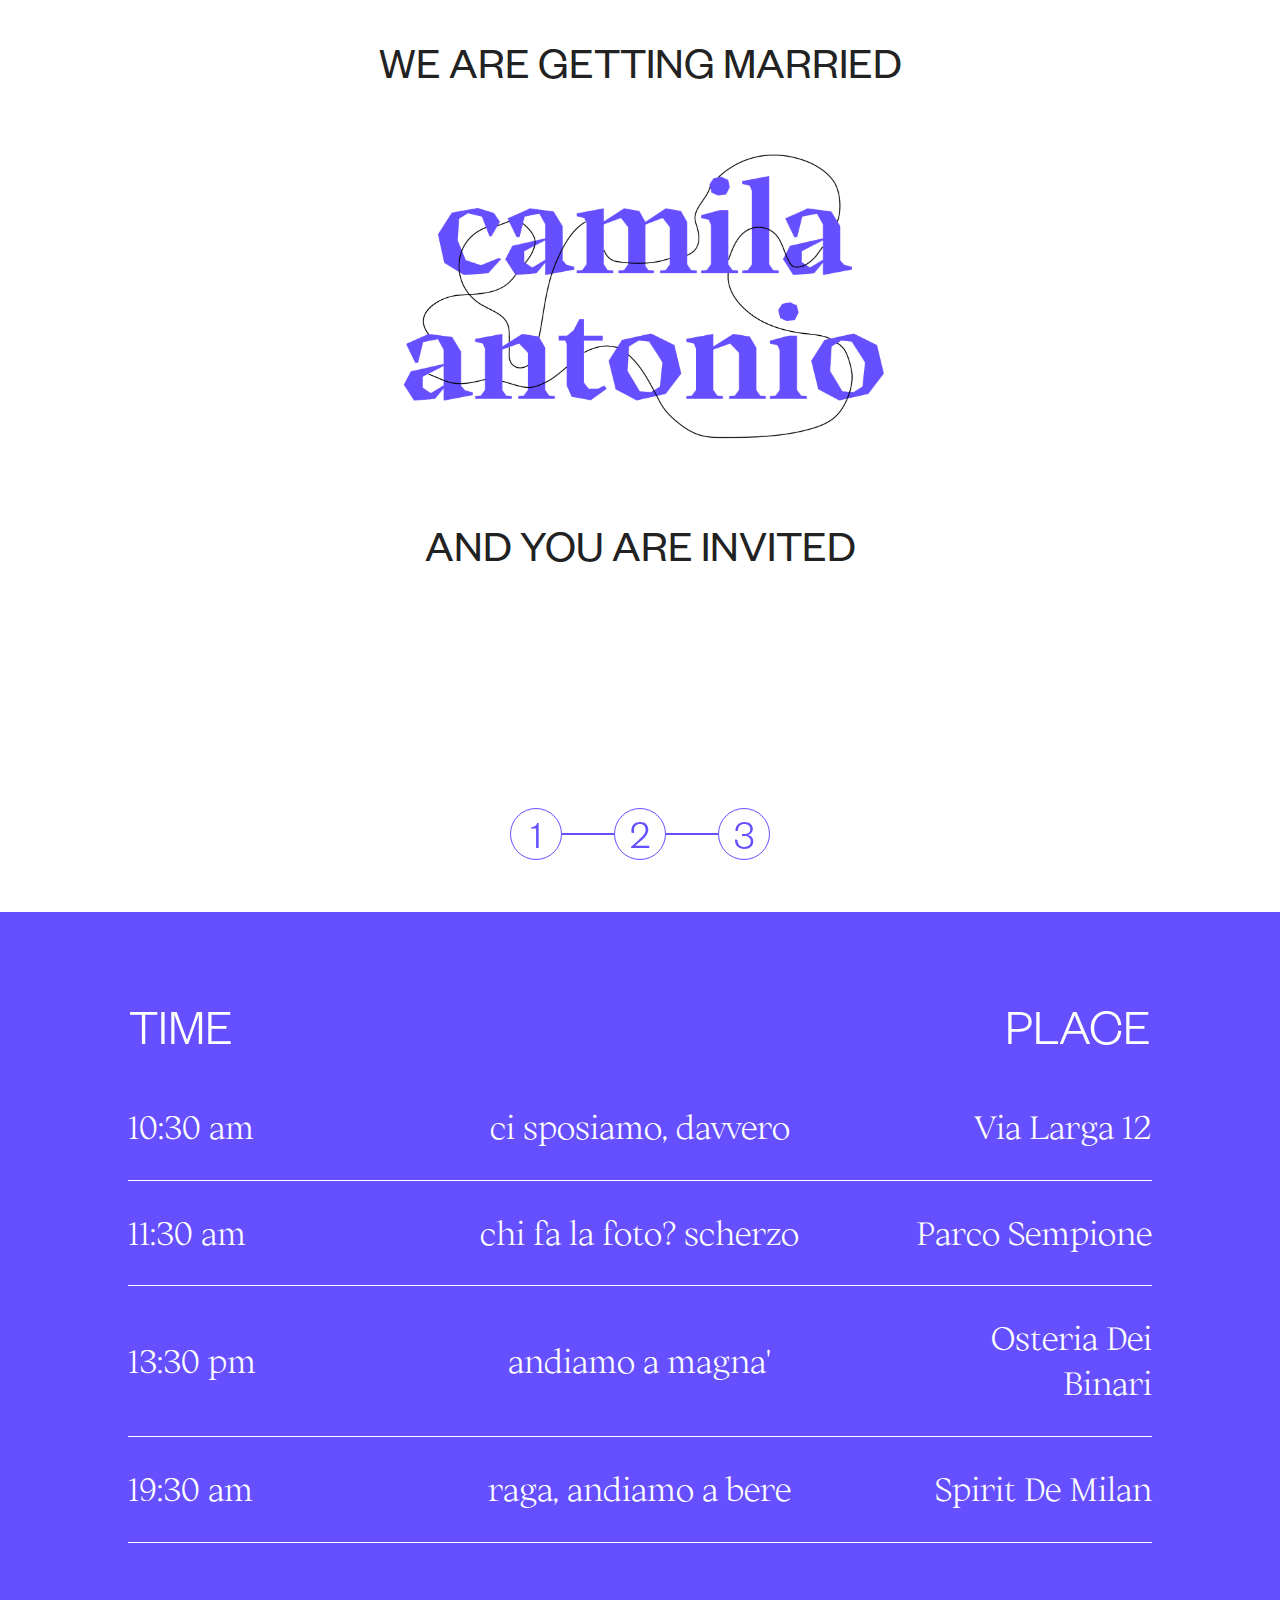
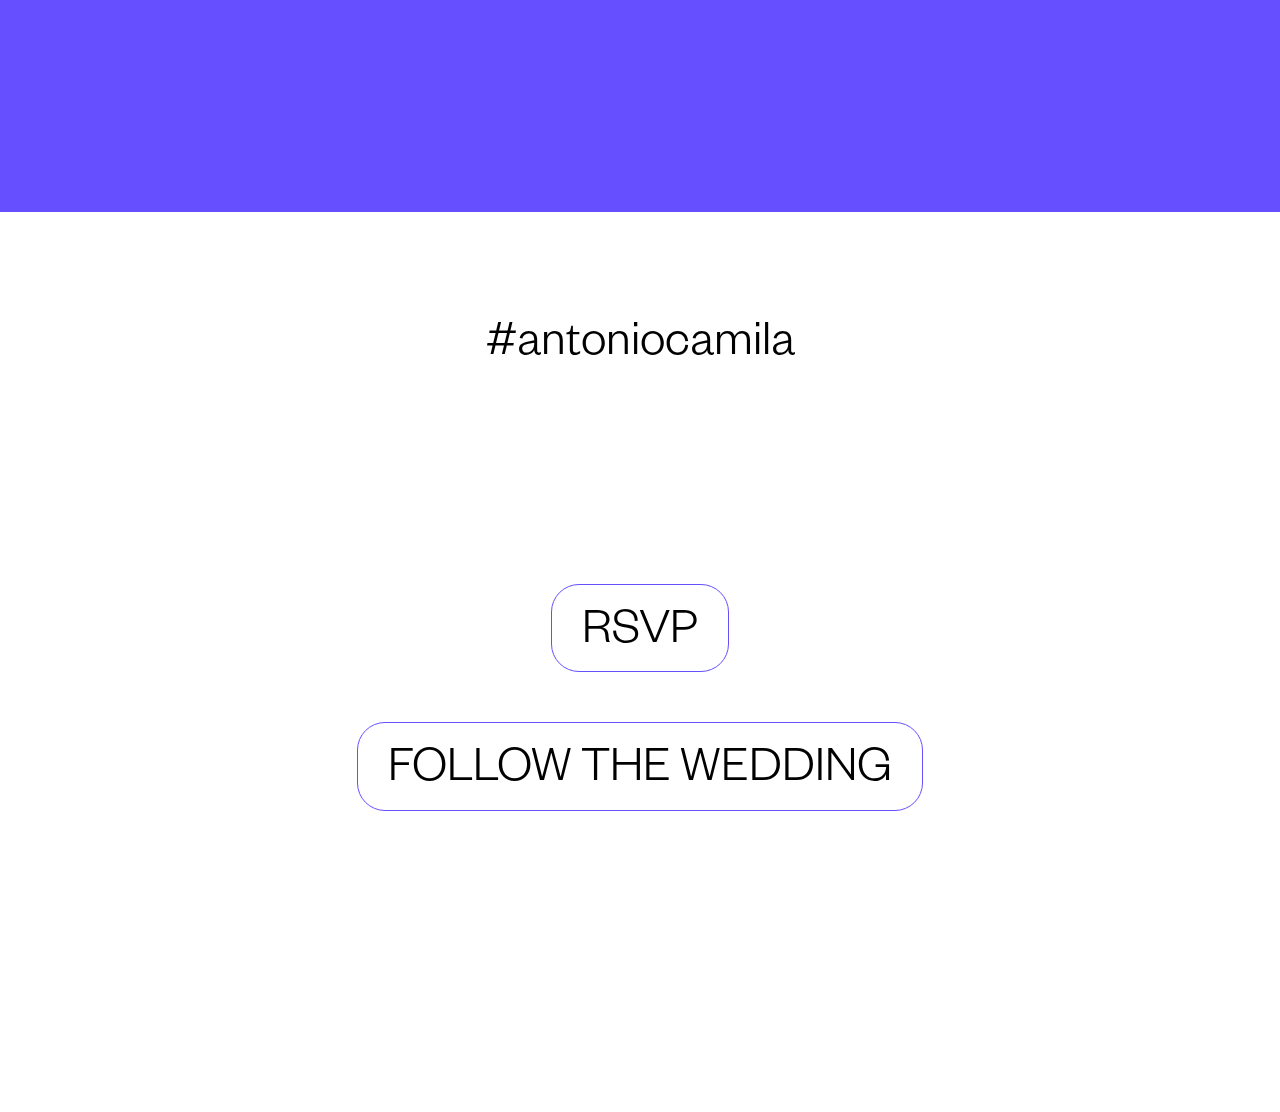
==== wedding.html @ 9794fd54 "change zoom link" ====
<!doctype html>
<html class="no-js" lang="">

<head>
  <meta charset="utf-8">
  <title></title>
  <meta name="description" content="">
  <meta name="viewport" content="width=device-width, initial-scale=1">
  <!-- Place favicon.ico in the root directory -->

  <link rel="stylesheet" href="css/normalize.css">
  <link rel="stylesheet" href="css/main.css">

  <meta name="theme-color" content="#fafafa">
</head>

<body>
  <section class="main" id="main">
    <h1 class="uppercase font-grotesk-regular married">we are getting married</h1>
      <img class="hero" src="assets/logo-3@2x.png" alt="hero">
    <h1 class="uppercase font-grotesk-regular invited">and you are invited</h1>
    <div id="mytimer" class="timer font-ortica-bold"></div>
    <div class="placeholder-navigation"></div>
  </section>
  <section class="timeline" id="timeline">
    <table>
      <tr class="font-grotesk-light">
        <th class="left-column uppercase">time</th>
        <th class="center-column"></th>
        <th class="right-column uppercase">place</th>
      </tr>
      <tr class="font-ortica-light">
        <td class="left-column">10:30 am</td>
        <td class="center-column">ci sposiamo, davvero</td>
        <td class="right-column" style="width: 25%"><a href="https://goo.gl/maps/X32j73TKW4fH93Zu8" target="_blank">via larga 12</a></td>
      </tr>
      <tr class="font-ortica-light">
        <td class="left-column">11:30 am</td>
        <td class="center-column" style="width: 50%">chi fa la foto? scherzo</td>
        <td class="right-column"><a href="https://goo.gl/maps/VPfn3s9q8HyW8BjJA" target="_blank">parco sempione</a></td>
      </tr>
      <tr class="font-ortica-light">
        <td class="left-column">13:30 pm</td>
        <td class="center-column" style="width: 50%">andiamo a magna'</td>
        <td class="right-column"><a href="https://g.page/osteriadelbinari?share" target="_blank">Osteria dei Binari</a></td>
      </tr>
      <tr class="font-ortica-light">
        <td class="left-column">19:30 am</td>
        <td class="center-column" style="width: 50%">raga, andiamo a bere</td>
        <td class="right-column"><a href="https://g.page/spiritdemilan?share" target="_blank">Spirit de Milan</a></td>
      </tr>
    </table>
    <div class="placeholder-navigation"></div>
  </section>
  <section class="confirmation" id="confirmation">
    <div id="hashtag" class="hashtag-container font-grotesk-light"><a class="hashtag" href="http://instagram.com/tags/antoniocamila" target="_blank">#antoniocamila</a></div>
    <video width="50%" src="assets/Comp.mov" muted autoplay="autoplay" loop playsinline></video>
    <div class="rsvp font-grotesk-light"><a class="button" href="https://doodle.com/poll/38eqvxg6m5szmcwc" target="_blank">RSVP</a></div>
    <div class="zoom-container uppercase font-grotesk-light">
      <a class="button" href="https://deloitte.zoom.us/j/94491374792?pwd=d0hpRVhYRGxxVnFBRGcxaWRLbWNpZz09">follow the wedding</a>
    </div>
  </section>
  <nav class="navigation">
    <ul class="navigation-list">
      <a href="#top"><li class="navigation-item circled">1</li></a>
      <span class="navigation-item-separator"></span>
      <a href="#timeline"><li class="navigation-item circled">2</li></a>
      <span class="navigation-item-separator"></span>
      <a href="#hashtag"><li class="navigation-item circled">3</li></a>
    </ul>
  </nav>
  <script src="https://ajax.googleapis.com/ajax/libs/jquery/3.5.1/jquery.min.js"></script>
  <script src="js/main.js"></script>
</body>

</html>
---- css/main.css ----
/*
* Prefixed by https://autoprefixer.github.io
* PostCSS: v7.0.29,
* Autoprefixer: v9.7.6
* Browsers: last 4 version
*/

/*
* Prefixed by https://autoprefixer.github.io
* PostCSS: v7.0.29,
* Autoprefixer: v9.7.6
* Browsers: last 4 version
*/

/*! HTML5 Boilerplate v8.0.0 | MIT License | https://html5boilerplate.com/ */

/* main.css 2.1.0 | MIT License | https://github.com/h5bp/main.css#readme */
/*
 * What follows is the result of much research on cross-browser styling.
 * Credit left inline and big thanks to Nicolas Gallagher, Jonathan Neal,
 * Kroc Camen, and the H5BP dev community and team.
 */

/* ==========================================================================
   Base styles: opinionated defaults
   ========================================================================== */

html {
  color: #222;
  font-size: 1em;
  line-height: 1.4;
}

/*
 * Remove text-shadow in selection highlight:
 * https://twitter.com/miketaylr/status/12228805301
 *
 * Vendor-prefixed and regular ::selection selectors cannot be combined:
 * https://stackoverflow.com/a/16982510/7133471
 *
 * Customize the background color to match your design.
 */

::-moz-selection {
  background: #b3d4fc;
  text-shadow: none;
}

::selection {
  background: #b3d4fc;
  text-shadow: none;
}

/*
 * A better looking default horizontal rule
 */

hr {
  display: block;
  height: 1px;
  border: 0;
  border-top: 1px solid #ccc;
  margin: 1em 0;
  padding: 0;
}

/*
 * Remove the gap between audio, canvas, iframes,
 * images, videos and the bottom of their containers:
 * https://github.com/h5bp/html5-boilerplate/issues/440
 */

audio,
canvas,
iframe,
img,
svg,
video {
  vertical-align: middle;
}

/*
 * Remove default fieldset styles.
 */

fieldset {
  border: 0;
  margin: 0;
  padding: 0;
}

/*
 * Allow only vertical resizing of textareas.
 */

textarea {
  resize: vertical;
}

/* ==========================================================================
   Author's custom styles
   ========================================================================== */

/* ==========================================================================
   Helper classes
   ========================================================================== */

/*
 * Hide visually and from screen readers
 */

.hidden,
[hidden] {
  display: none !important;
}

/*
 * Hide only visually, but have it available for screen readers:
 * https://snook.ca/archives/html_and_css/hiding-content-for-accessibility
 *
 * 1. For long content, line feeds are not interpreted as spaces and small width
 *    causes content to wrap 1 word per line:
 *    https://medium.com/@jessebeach/beware-smushed-off-screen-accessible-text-5952a4c2cbfe
 */

.sr-only {
  border: 0;
  clip: rect(0, 0, 0, 0);
  height: 1px;
  margin: -1px;
  overflow: hidden;
  padding: 0;
  position: absolute;
  white-space: nowrap;
  width: 1px;
  /* 1 */
}

/*
 * Extends the .sr-only class to allow the element
 * to be focusable when navigated to via the keyboard:
 * https://www.drupal.org/node/897638
 */

.sr-only.focusable:active,
.sr-only.focusable:focus {
  clip: auto;
  height: auto;
  margin: 0;
  overflow: visible;
  position: static;
  white-space: inherit;
  width: auto;
}

/*
 * Hide visually and from screen readers, but maintain layout
 */

.invisible {
  visibility: hidden;
}

/*
 * Clearfix: contain floats
 *
 * For modern browsers
 * 1. The space content is one way to avoid an Opera bug when the
 *    `contenteditable` attribute is included anywhere else in the document.
 *    Otherwise it causes space to appear at the top and bottom of elements
 *    that receive the `clearfix` class.
 * 2. The use of `table` rather than `block` is only necessary if using
 *    `:before` to contain the top-margins of child elements.
 */

.clearfix::before,
.clearfix::after {
  content: " ";
  display: table;
}

.clearfix::after {
  clear: both;
}

/* ==========================================================================
   EXAMPLE Media Queries for Responsive Design.
   These examples override the primary ('mobile first') styles.
   Modify as content requires.
   ========================================================================== */

@media only screen and (min-width: 35em) {
  /* Style adjustments for viewports that meet the condition */
}

@media print,
(-webkit-min-device-pixel-ratio: 1.25),
(-o-min-device-pixel-ratio: 5/4),
(min-resolution: 1.25dppx),
(min-resolution: 120dpi) {
  /* Style adjustments for high resolution devices */
}

/* ==========================================================================
   Print styles.
   Inlined to avoid the additional HTTP request:
   https://www.phpied.com/delay-loading-your-print-css/
   ========================================================================== */

@media print {
  *,
  *::before,
  *::after {
    background: #fff !important;
    color: #000 !important;
    /* Black prints faster */
    -webkit-box-shadow: none !important;
    box-shadow: none !important;
    text-shadow: none !important;
  }

  a,
  a:visited {
    text-decoration: underline;
  }

  a[href]::after {
    content: " (" attr(href) ")";
  }

  abbr[title]::after {
    content: " (" attr(title) ")";
  }

  /*
   * Don't show links that are fragment identifiers,
   * or use the `javascript:` pseudo protocol
   */
  a[href^="#"]::after,
  a[href^="javascript:"]::after {
    content: "";
  }

  pre {
    white-space: pre-wrap !important;
  }

  pre,
  blockquote {
    border: 1px solid #999;
    page-break-inside: avoid;
  }

  /*
   * Printing Tables:
   * https://web.archive.org/web/20180815150934/http://css-discuss.incutio.com/wiki/Printing_Tables
   */
  thead {
    display: table-header-group;
  }

  tr,
  img {
    page-break-inside: avoid;
  }

  p,
  h2,
  h3 {
    orphans: 3;
    widows: 3;
  }

  h2,
  h3 {
    page-break-after: avoid;
  }
}

* {
  -webkit-transition: all 0.4s ease-in;
  -moz-transition:    all 0.4s ease-in;
  -ms-transition:     all 0.4s ease-in;
  -o-transition:      all 0.4s ease-in;
}

/****** typo ***********/
h1{
  font-size: 3.5vw;
  font-weight: lighter;
}

@font-face {
  font-family: ortica-light;
  src: url("../fonts/ortica/Ortica-Light.woff") format("woff");
}

@font-face {
  font-family: ortica;
  src: url("../fonts/ortica/Ortica-Bold.woff") format("woff");
}

@font-face {
  font-family: grotesk-regular;
  src: url("../fonts/grotesk/FoundersGrotesk-Regular.otf") format("opentype");
}

@font-face {
  font-family: grotesk-light;
  src: url("../fonts/grotesk/Founders Grotesk - Light.otf") format("opentype");
}

.uppercase{
  text-transform: uppercase !important;
}

.font-ortica-light{
  font-family: ortica-light, serif;
  font-weight: lighter;
}

.font-ortica-bold{
  font-family: ortica, serif;
}

.font-grotesk-regular{
  font-family: grotesk-regular, sans-serif;
}

.font-grotesk-light{
  font-family: grotesk-light, sans-serif;
}


.custom-underline {
  text-decoration: underline;
  font-size: 10vw;
  position: relative;
  text-shadow: -1px -1px 0 #000, 1px -1px 0 #000, -1px 1px 0 #000, 1px 1px 0 #000;
  color: white;
  font-family: ortica-light;
  background-image: -o-linear-gradient(bottom, rgba(255, 255, 0, 0), rgba(0, 0, 0, 0) 2px, #333333 2px, #333333 3px, rgba(0, 0, 0, 0) 3px);
  background-image: linear-gradient(to top, rgba(255, 255, 0, 0), rgba(0, 0, 0, 0) 2px, #333333 2px, #333333 3px, rgba(0, 0, 0, 0) 3px);
}

/******* main********/

.main{
  display: -webkit-box;
  display: -ms-flexbox;
  display: flex;
  -webkit-box-orient: vertical;
  -webkit-box-direction: normal;
  -ms-flex-direction: column;
  flex-direction: column;
  -webkit-box-align: center;
  -ms-flex-align: center;
  align-items: center;
  position: -webkit-sticky;
  position: sticky;
  height: 100vh;
  -webkit-box-pack: justify;
  -ms-flex-pack: justify;
  justify-content: space-between;
  padding-top: 12px;
}

.married{
  margin-bottom: -35px;
}

.hero{
  max-width: 40%;
}

.invited{
  margin: 0;
}

.timer{
  display: -webkit-box;
  display: -ms-flexbox;
  display: flex;
  font-size: 3vw;
  color: #654FFF;
}

/********timeline*******/

.timeline{
  width: 100%;
  background-color: #654FFF;
  display: -webkit-box;
  display: -ms-flexbox;
  display: flex;
  -webkit-box-orient: vertical;
  -webkit-box-direction: normal;
  -ms-flex-direction: column;
  flex-direction: column;
  height: 100vh;
  -webkit-box-pack: center;
  -ms-flex-pack: center;
  justify-content: center;
  -ms-flex-line-pack: center;
  align-content: center;
  -webkit-box-align: center;
  -ms-flex-align: center;
  align-items: center;
  text-align: center;
  z-index: 2;
  color: white;
}

table{
  width: 80%;
  color: white;
  border-collapse: collapse;
  table-layout: fixed;
}

th{
  text-transform: uppercase;
  font-weight: lighter;
  font-size: 4vw;
}

tr{
  height: 50px;
}

td{
  padding: 30px 0 30px 0;
  border-bottom: 1px solid white;
  font-size: 2em;
}

td a{
  color: white;
}

.center-column{
  width: 50%;
  text-align: center;
}

.right-column{
  width: 25%;
  text-align: right;
  text-transform: capitalize;
}

.left-column{
  width: 25%;
  text-align: left;
}

.spirit{
  text-decoration: underline;
  font-size: 9vw;
  font-family: ortica;
  color: white;
  margin: 0;
}

.aperitivo{
  height: 120vh;
  -webkit-box-pack: start;
  -ms-flex-pack: start;
  justify-content: flex-start;
}

.spirit-invitation{
  font-size: 9vw;
  font-family: ortica;
  margin: 0;
}

/****** confirmation *******/
.confirmation{
  display: -webkit-box;
  display: -ms-flexbox;
  display: flex;
  -webkit-box-orient: vertical;
  -webkit-box-direction: normal;
  -ms-flex-direction: column;
  flex-direction: column;
  -webkit-box-align: center;
  -ms-flex-align: center;
  align-items: center;
  background-color: white;
  z-index: 3;
  width: 100%;
  height: 100vh;
}

.hashtag-container{
  margin-top: 100px;
}

.rsvp{
  font-size: 4vw;
  margin: 50px 0 50px 0;
}

.hashtag{
  color: black;
  font-size: 4vw;
}

.zoom-container{
  font-size: 4vw;
  margin-bottom: 200px;
}


.button {
  background-color:white;
  border-radius:28px;
  border:1px solid #654FFF;
  display:inline-block;
  cursor:pointer;
  padding: 15px 30px 0 30px;
  text-decoration:none;
}
.button:hover {
  background-color:#654FFF;
  color: white;
}
.button:active {
  background-color:#654FFF;
  color: white;
  position:relative;
  top:1px;
}

/********* navigation ******/

.navigation{
  position: fixed;
  bottom: 0;
  z-index: 100;
}

.placeholder-navigation {
  min-height: 180px;
  width: 100px;
}

.navigation-list{
  text-decoration: none;
  list-style: none;
  display: -webkit-box;
  display: -ms-flexbox;
  display: flex;
  -webkit-box-orient: horizontal;
  -webkit-box-direction: normal;
  -ms-flex-direction: row;
  flex-direction: row;
  -webkit-box-align: center;
  -ms-flex-align: center;
  align-items: center;
  padding: 0;
  font-size: 2.5em;
  font-family: grotesk-light;
}

.navigation-item-separator{
  width: 50px;
  height: 0;
  border: 1px solid #654FFF;
  display: inline;
}

.navigation-item-separator-white{
  width: 50px;
  height: 0;
  border: 1px solid white;
  display: inline;
}

.circled {
  border-radius: 50%;
  width: 30px;
  height: 30px;
  padding: 10px 10px 10px 10px;
  border: 1px solid #654FFF;
  line-height: 1.2;
  text-align: center;
  color: #654FFF;
}

.circled-white {
  border-radius: 50%;
  width: 30px;
  height: 30px;
  padding: 10px 10px 10px 10px;
  border: 1px solid white;
  line-height: 1.2;
  text-align: center;
  color: white;
}

/***** media query*****/
@media screen and (max-width: 750px) {
  /******* main********/
  .hero{
    max-width: 70%;
  }
  .placeholder-navigation {
    min-height: 200px;
    width: 115px;
  }
  .timer{
    font-size: 4vw;
  }

  h1{
    font-size: 6vw;
  }

  td{
    font-size: 0.8em;
  }

  .hashtag{
    font-size: 2em;
  }

  .button{
    padding: 10px 30px 0 30px;
  }
  .aperitivo{
    height: 100vh;
  }
  .zoom-container{
    margin: 0;
  }
  .spirit{
    font-size: 19vw;
  }
  .spirit-invitation{
    font-size: 16vw;
  }
}

@media screen and (max-width: 570px) {
  .hero{
    max-width: 90%;
  }

  .timer{
    font-size: 5vw;
  }

  h1{
    font-size: 8vw;
  }

  .button{
    padding: 7px 30px 0 30px;
  }
}
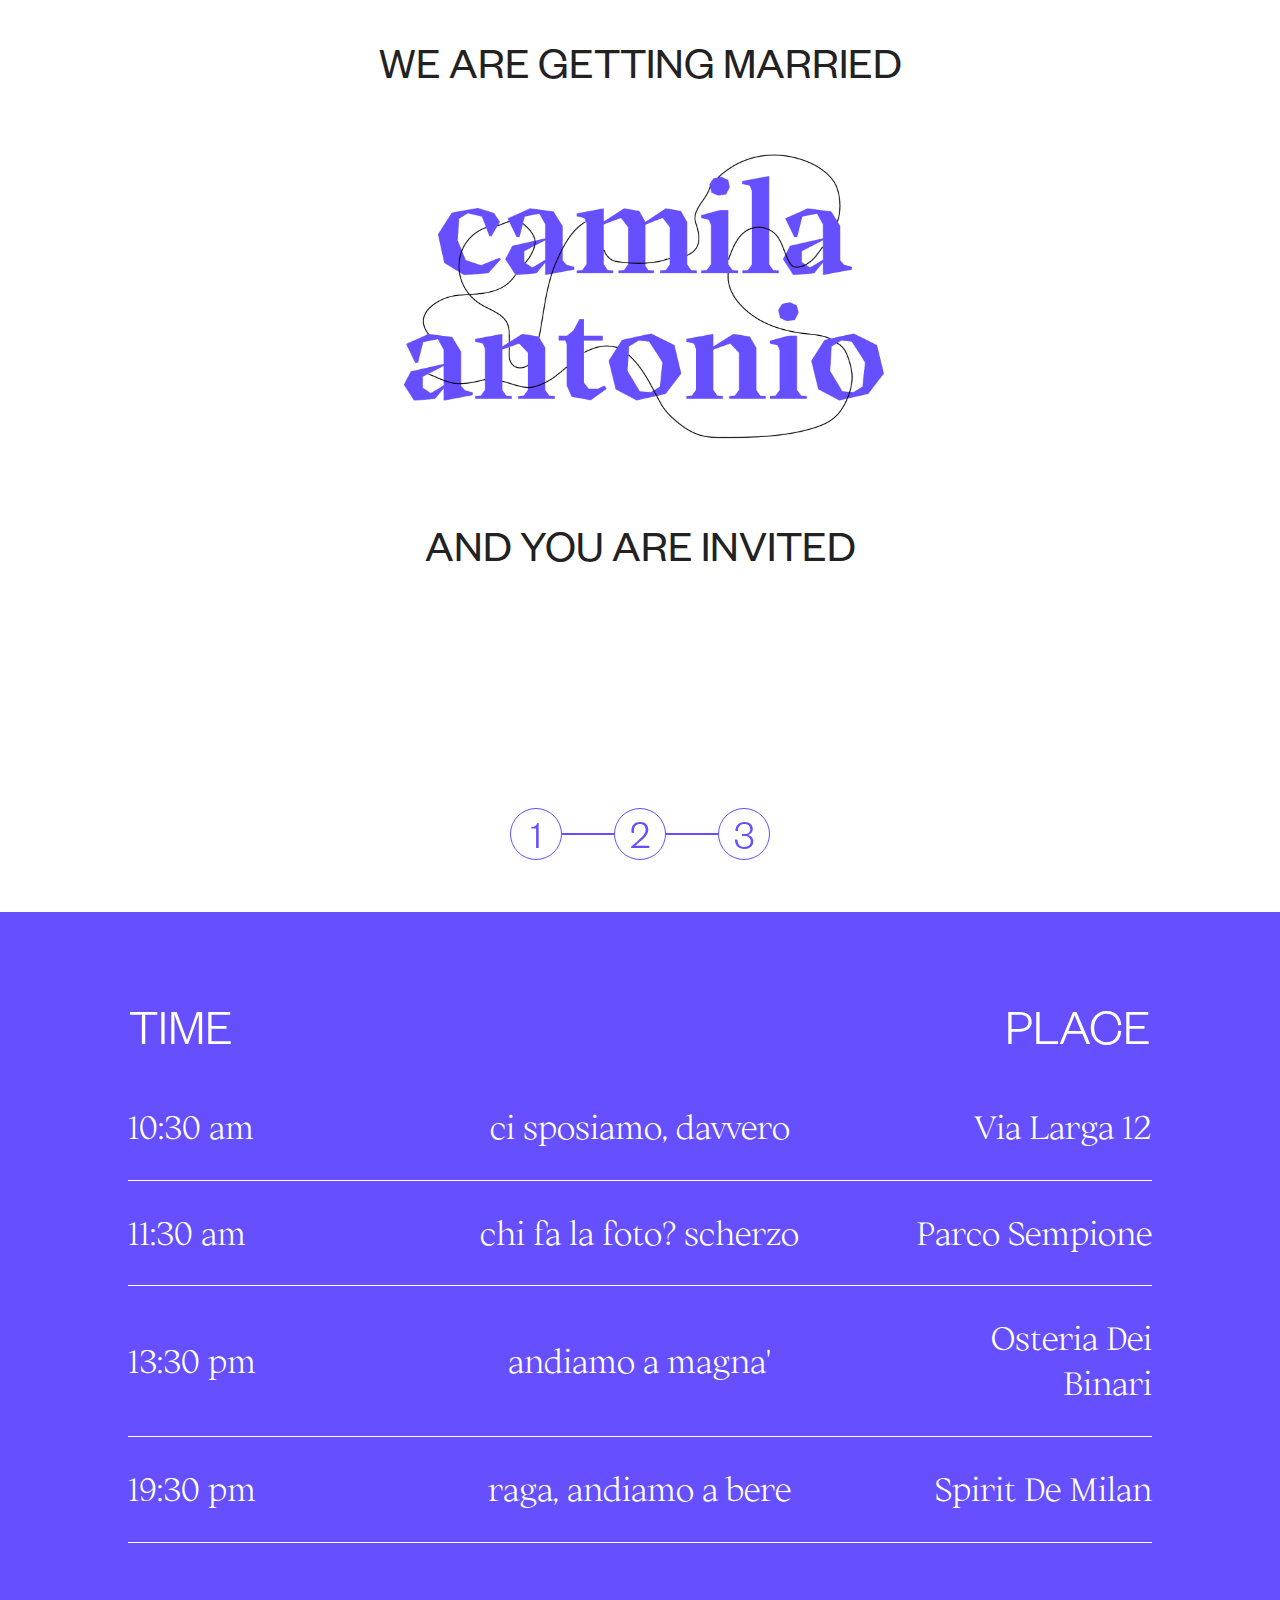
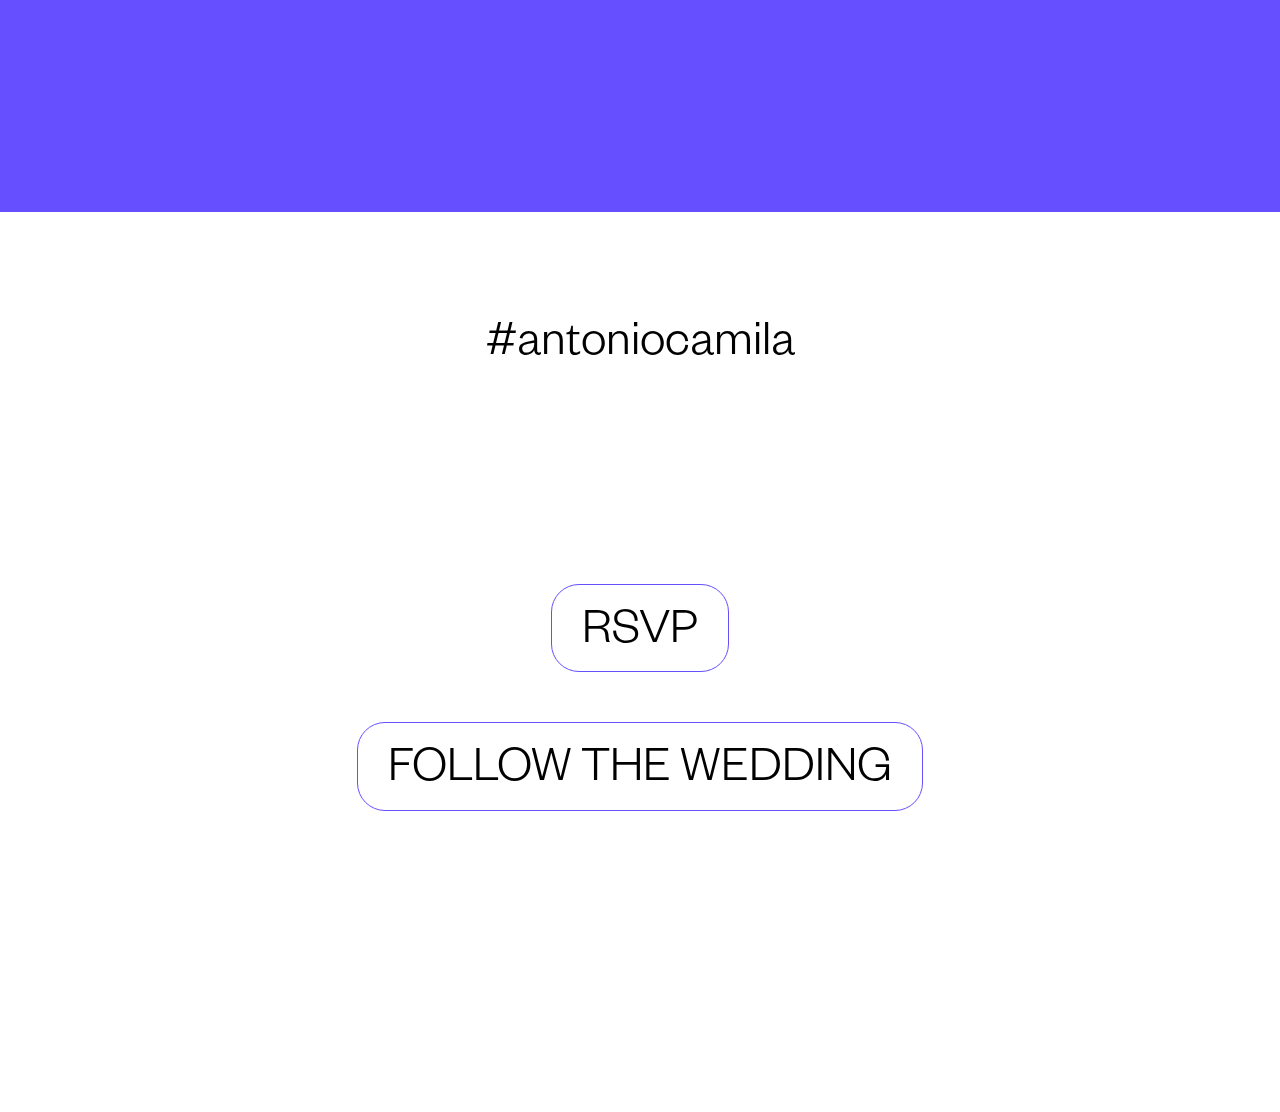
==== commit c5ce2339: "nos casamos" ====
--- a/wedding.html
+++ b/wedding.html
@@ -45,7 +45,7 @@
         <td class="right-column"><a href="https://g.page/osteriadelbinari?share" target="_blank">Osteria dei Binari</a></td>
       </tr>
       <tr class="font-ortica-light">
-        <td class="left-column">19:30 am</td>
+        <td class="left-column">19:30 pm</td>
         <td class="center-column" style="width: 50%">raga, andiamo a bere</td>
         <td class="right-column"><a href="https://g.page/spiritdemilan?share" target="_blank">Spirit de Milan</a></td>
       </tr>
